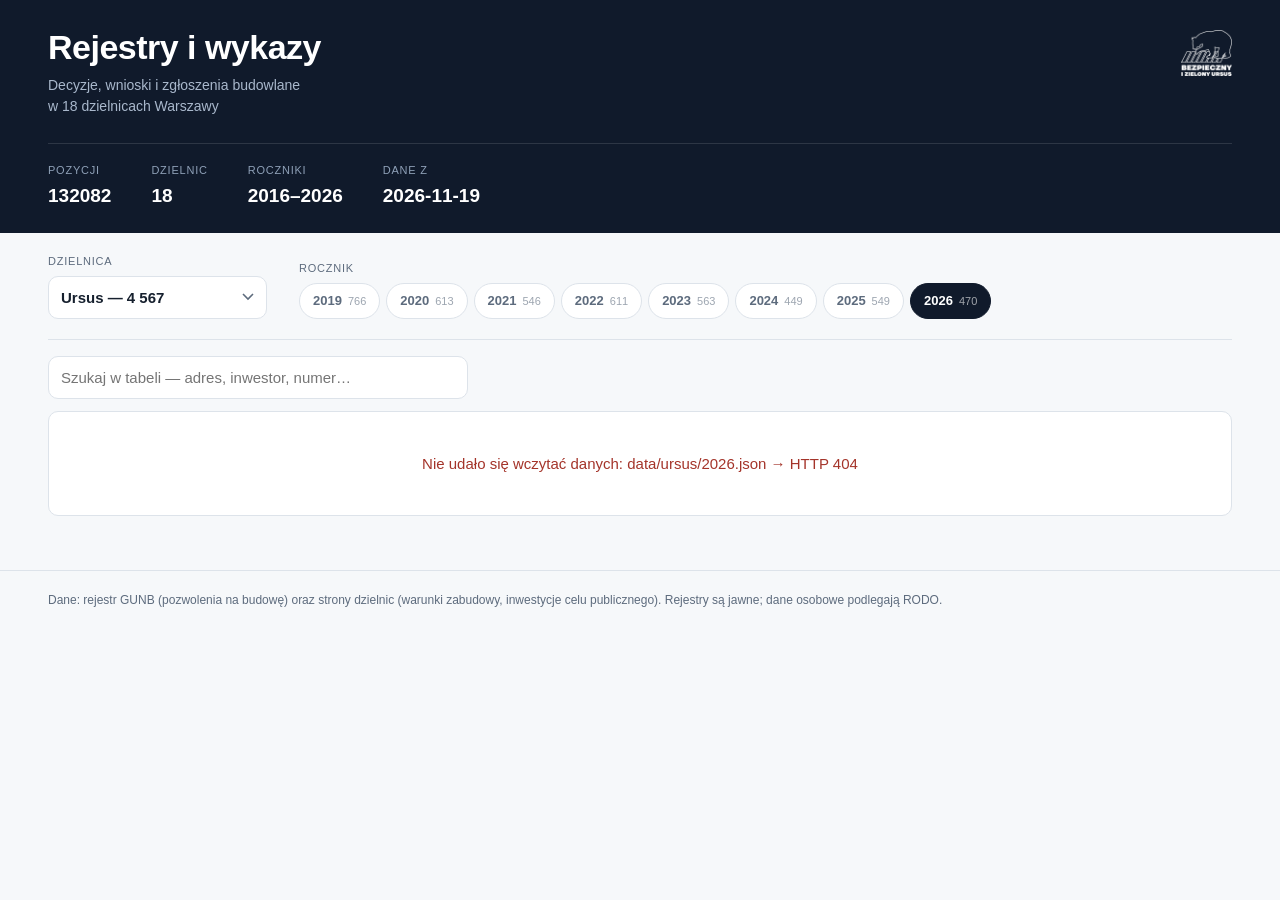
==== site/index.html @ af7d1406 "Strona: powłoka HTML i manifest dzielnic" ====
<!DOCTYPE html>
<html lang="pl">
<head>
<meta charset="utf-8">
<meta name="viewport" content="width=device-width, initial-scale=1">
<title>Rejestry i wykazy — Warszawa, 18 dzielnic</title>
<meta name="description" content="Decyzje o warunkach zabudowy, pozwolenia na budowę i wnioski w 18 dzielnicach Warszawy. 132082 pozycji, roczniki 2016–2026.">
<style>:root {
  --navy: #101a2b;
  --navy-2: #1b2a44;
  --ink: #16202e;
  --muted: #5d6b7d;
  --line: #dde3ea;
  --bg: #f6f8fa;
  --card: #fff;
  --accent: #2f6f4f;
  --accent-soft: #e8f2ec;
  --radius: 10px;
}

* { box-sizing: border-box; }

html { -webkit-text-size-adjust: 100%; }

body {
  margin: 0;
  background: var(--bg);
  color: var(--ink);
  font: 15px/1.55 -apple-system, BlinkMacSystemFont, "Segoe UI", Roboto,
        "Helvetica Neue", Arial, sans-serif;
}

/* ---------- nagłówek ---------- */

.hero {
  background: var(--navy);
  color: #fff;
  padding: 28px clamp(16px, 4vw, 48px) 0;
}

.hero-head {
  display: flex;
  align-items: flex-start;
  justify-content: space-between;
  gap: 24px;
  max-width: 1280px;
  margin: 0 auto;
}

.hero-text h1 {
  margin: 0;
  font-size: clamp(24px, 3.4vw, 34px);
  font-weight: 650;
  letter-spacing: -0.015em;
  line-height: 1.15;
}

.hero-text .sub {
  margin: 8px 0 0;
  color: #a9b8cc;
  font-size: 14px;
  line-height: 1.5;
}

.logo {
  height: 46px;
  width: auto;
  flex: 0 0 auto;
  margin-top: 2px;
}

.stats {
  display: flex;
  flex-wrap: wrap;
  gap: 8px 40px;
  max-width: 1280px;
  margin: 26px auto 0;
  padding: 18px 0 22px;
  border-top: 1px solid rgba(255, 255, 255, 0.12);
}

.stats div { display: flex; flex-direction: column; gap: 2px; }

.stats dt {
  color: #8fa1b8;
  font-size: 11px;
  text-transform: uppercase;
  letter-spacing: 0.07em;
}

.stats dd {
  margin: 0;
  font-size: 19px;
  font-weight: 600;
  font-variant-numeric: tabular-nums;
}

/* ---------- sterowanie ---------- */

.controls {
  display: flex;
  flex-wrap: wrap;
  align-items: flex-end;
  gap: 20px 32px;
  max-width: 1280px;
  margin: 0 auto;
  padding: 20px clamp(16px, 4vw, 48px);
}

.field { display: flex; flex-direction: column; gap: 6px; }

.field > span {
  color: var(--muted);
  font-size: 11px;
  text-transform: uppercase;
  letter-spacing: 0.07em;
}

select {
  appearance: none;
  min-width: 210px;
  padding: 9px 34px 9px 12px;
  border: 1px solid var(--line);
  border-radius: var(--radius);
  background: var(--card) url("data:image/svg+xml;utf8,<svg xmlns='http://www.w3.org/2000/svg' width='12' height='8'><path d='M1 1l5 5 5-5' fill='none' stroke='%235d6b7d' stroke-width='1.6'/></svg>") no-repeat right 12px center;
  color: var(--ink);
  font: inherit;
  font-weight: 550;
  cursor: pointer;
}

select:focus-visible, input:focus-visible, .year:focus-visible {
  outline: 2px solid var(--accent);
  outline-offset: 1px;
}

.years-field { flex: 1 1 320px; }

.years { display: flex; flex-wrap: wrap; gap: 6px; }

.year {
  padding: 7px 13px;
  border: 1px solid var(--line);
  border-radius: 999px;
  background: var(--card);
  color: var(--muted);
  font: inherit;
  font-size: 13px;
  font-weight: 550;
  font-variant-numeric: tabular-nums;
  cursor: pointer;
  transition: background 0.12s, color 0.12s, border-color 0.12s;
}

.year:hover { border-color: #b9c4d1; color: var(--ink); }

.year[aria-pressed="true"] {
  background: var(--navy);
  border-color: var(--navy);
  color: #fff;
}

.year .n {
  margin-left: 6px;
  opacity: 0.6;
  font-size: 11px;
  font-weight: 500;
}

/* ---------- treść ---------- */

main {
  max-width: 1280px;
  margin: 0 auto;
  padding: 0 clamp(16px, 4vw, 48px) 40px;
}

.tabs {
  display: flex;
  flex-wrap: wrap;
  gap: 4px;
  border-bottom: 1px solid var(--line);
  margin-bottom: 16px;
}

.tab {
  padding: 10px 14px;
  border: 0;
  border-bottom: 2px solid transparent;
  background: none;
  color: var(--muted);
  font: inherit;
  font-size: 14px;
  font-weight: 550;
  cursor: pointer;
  white-space: nowrap;
}

.tab:hover { color: var(--ink); }

.tab[aria-selected="true"] {
  color: var(--ink);
  border-bottom-color: var(--accent);
}

.tab .n {
  margin-left: 7px;
  padding: 1px 7px;
  border-radius: 999px;
  background: var(--accent-soft);
  color: var(--accent);
  font-size: 11px;
  font-weight: 600;
  font-variant-numeric: tabular-nums;
}

.toolbar {
  display: flex;
  align-items: center;
  gap: 16px;
  margin-bottom: 12px;
}

#q {
  flex: 1 1 auto;
  max-width: 420px;
  padding: 9px 12px;
  border: 1px solid var(--line);
  border-radius: var(--radius);
  background: var(--card);
  font: inherit;
}

.count {
  color: var(--muted);
  font-size: 13px;
  font-variant-numeric: tabular-nums;
}

.table-wrap {
  overflow-x: auto;
  border: 1px solid var(--line);
  border-radius: var(--radius);
  background: var(--card);
}

table {
  width: 100%;
  border-collapse: collapse;
  font-size: 13.5px;
}

thead th {
  position: sticky;
  top: 0;
  z-index: 1;
  padding: 10px 12px;
  border-bottom: 1px solid var(--line);
  background: #f0f3f7;
  color: var(--muted);
  font-size: 11px;
  font-weight: 600;
  text-transform: uppercase;
  letter-spacing: 0.05em;
  text-align: left;
  white-space: nowrap;
}

tbody td {
  padding: 9px 12px;
  border-bottom: 1px solid #eef1f5;
  vertical-align: top;
}

tbody tr:last-child td { border-bottom: 0; }
tbody tr:hover { background: #fafbfc; }

td.nr { font-variant-numeric: tabular-nums; white-space: nowrap; }
td.wide { min-width: 260px; }
td.mid { min-width: 150px; }

.empty, .error {
  margin: 0;
  padding: 40px 16px;
  color: var(--muted);
  text-align: center;
}

.error { color: #a4342a; }

.source {
  margin: 14px 0 0;
  color: var(--muted);
  font-size: 12px;
}

.source a { color: var(--accent); }

footer {
  border-top: 1px solid var(--line);
  padding: 20px clamp(16px, 4vw, 48px) 32px;
}

footer p {
  max-width: 1280px;
  margin: 0 auto;
  color: var(--muted);
  font-size: 12px;
  line-height: 1.6;
}

@media (max-width: 640px) {
  .logo { height: 34px; }
  .stats { gap: 8px 24px; }
  .stats dd { font-size: 16px; }
  select { min-width: 0; width: 100%; }
  .field { flex: 1 1 100%; }
}
</style>
</head>
<body>

<header class="hero">
  <div class="hero-head">
    <div class="hero-text">
      <h1>Rejestry i wykazy</h1>
      <p class="sub">Decyzje, wnioski i zgłoszenia budowlane<br>w 18 dzielnicach Warszawy</p>
    </div>
    <img class="logo" src="[data-uri]" alt="Biuro Zielonego Ursusa">
  </div>
  <dl class="stats">
    <div><dt>pozycji</dt><dd>132082</dd></div>
    <div><dt>dzielnic</dt><dd>18</dd></div>
    <div><dt>roczniki</dt><dd>2016–2026</dd></div>
    <div><dt>dane z</dt><dd>2026-11-19</dd></div>
  </dl>
</header>

<nav class="controls">
  <label class="field">
    <span>Dzielnica</span>
    <select id="district"></select>
  </label>
  <div class="field years-field">
    <span>Rocznik</span>
    <div id="years" class="years"></div>
  </div>
</nav>

<main>
  <div id="tabs" class="tabs"></div>

  <div class="toolbar">
    <input id="q" type="search" placeholder="Szukaj w tabeli — adres, inwestor, numer…" autocomplete="off">
    <span id="count" class="count"></span>
  </div>

  <div id="table" class="table-wrap">
    <p class="empty">Wczytywanie…</p>
  </div>

  <p id="source" class="source"></p>
</main>

<footer>
  <p>Dane: rejestr GUNB (pozwolenia na budowę) oraz strony dzielnic (warunki
  zabudowy, inwestycje celu publicznego). Rejestry są jawne; dane osobowe
  podlegają RODO.</p>
</footer>

<script>/* Rejestry i wykazy — Warszawa. Bez zależności, dane ładowane na żądanie. */
(function () {
  'use strict';

  var $ = function (id) { return document.getElementById(id); };
  var state = { index: null, district: null, year: null, reg: null, data: null, q: '' };

  var elDistrict = $('district');
  var elYears = $('years');
  var elTabs = $('tabs');
  var elTable = $('table');
  var elCount = $('count');
  var elSource = $('source');
  var elQ = $('q');

  function esc(s) {
    return String(s == null ? '' : s)
      .replace(/&/g, '&amp;').replace(/</g, '&lt;')
      .replace(/>/g, '&gt;').replace(/"/g, '&quot;');
  }

  function fmt(n) { return String(n).replace(/\B(?=(\d{3})+(?!\d))/g, ' '); }

  function getJSON(url) {
    return fetch(url, { cache: 'no-cache' }).then(function (r) {
      if (!r.ok) throw new Error(url + ' → HTTP ' + r.status);
      return r.json();
    });
  }

  /* ---------- adres w pasku ---------- */

  function readHash() {
    var p = (location.hash || '').replace(/^#\/?/, '').split('/');
    return { district: p[0] || null, year: p[1] || null, reg: p[2] || null };
  }

  function writeHash() {
    var h = '#/' + state.district + '/' + state.year + '/' + (state.reg || '');
    if (location.hash !== h) history.replaceState(null, '', h);
  }

  /* ---------- dzielnice ---------- */

  function districtEntry(slug) {
    return state.index.districts.filter(function (d) { return d.slug === slug; })[0];
  }

  function renderDistricts() {
    var list = state.index.districts.slice().sort(function (a, b) {
      return a.name.localeCompare(b.name, 'pl');
    });
    elDistrict.innerHTML = list.map(function (d) {
      return '<option value="' + esc(d.slug) + '">' + esc(d.name) +
             ' — ' + fmt(d.total) + '</option>';
    }).join('');
    elDistrict.value = state.district;
  }

  /* ---------- roczniki ---------- */

  function renderYears() {
    var d = districtEntry(state.district);
    if (!d || !d.years.length) {
      elYears.innerHTML = '<span class="count">brak danych</span>';
      return;
    }
    elYears.innerHTML = d.years.map(function (y) {
      return '<button class="year" type="button" data-year="' + y.year + '"' +
             ' aria-pressed="' + (y.year === state.year) + '">' + y.year +
             '<span class="n">' + fmt(y.total) + '</span></button>';
    }).join('');
  }

  /* ---------- rejestry ---------- */

  function renderTabs() {
    if (!state.data) { elTabs.innerHTML = ''; return; }
    elTabs.innerHTML = state.data.registers.map(function (r) {
      return '<button class="tab" type="button" role="tab" data-reg="' + esc(r.id) + '"' +
             ' aria-selected="' + (r.id === state.reg) + '">' + esc(r.short) +
             '<span class="n">' + fmt(r.rows.length) + '</span></button>';
    }).join('');
  }

  function currentRegister() {
    if (!state.data) return null;
    return state.data.registers.filter(function (r) { return r.id === state.reg; })[0] ||
           state.data.registers[0];
  }

  /* ---------- tabela ---------- */

  function renderTable() {
    var reg = currentRegister();
    if (!reg) {
      elTable.innerHTML = '<p class="empty">Brak rejestrów dla tego rocznika.</p>';
      elCount.textContent = '';
      return;
    }

    var q = state.q.trim().toLowerCase();
    var rows = reg.rows;
    if (q) {
      rows = rows.filter(function (row) {
        for (var k in row.c) {
          if (String(row.c[k]).toLowerCase().indexOf(q) !== -1) return true;
        }
        return String(row.d || '').indexOf(q) !== -1;
      });
    }

    elCount.textContent = q
      ? fmt(rows.length) + ' z ' + fmt(reg.rows.length) + ' pozycji'
      : fmt(reg.rows.length) + ' pozycji';

    if (!rows.length) {
      elTable.innerHTML = '<p class="empty">Nic nie pasuje do „' + esc(state.q) + '”.</p>';
      return;
    }

    var head = '<tr><th>Data</th>' + reg.cols.map(function (c) {
      return '<th>' + esc(c.l) + '</th>';
    }).join('') + '</tr>';

    var body = rows.map(function (row) {
      var tds = reg.cols.map(function (c) {
        return '<td class="' + esc(c.w || '') + '">' + esc(row.c[c.k]) + '</td>';
      }).join('');
      return '<tr><td class="nr">' + esc(row.d || '—') + '</td>' + tds + '</tr>';
    }).join('');

    elTable.innerHTML = '<table><thead>' + head + '</thead><tbody>' + body + '</tbody></table>';
  }

  function renderSource() {
    if (!state.data) { elSource.innerHTML = ''; return; }
    var reg = currentRegister();
    var bits = [];
    if (reg && reg.url) {
      bits.push('źródło: <a href="' + esc(reg.url) + '" target="_blank" rel="noopener">' +
                esc(reg.file || 'plik') + '</a>');
    }
    if (reg && reg.desc) bits.push(esc(reg.desc));
    bits.push('wygenerowano ' + esc(state.data.generated.slice(0, 10)));
    elSource.innerHTML = bits.join(' · ');
  }

  /* ---------- ładowanie ---------- */

  function loadYear() {
    elTable.innerHTML = '<p class="empty">Wczytywanie…</p>';
    var url = 'data/' + state.district + '/' + state.year + '.json';
    return getJSON(url).then(function (data) {
      state.data = data;
      var ids = data.registers.map(function (r) { return r.id; });
      if (ids.indexOf(state.reg) === -1) state.reg = ids[0] || null;
      renderTabs();
      renderTable();
      renderSource();
      writeHash();
    }).catch(function (e) {
      state.data = null;
      elTabs.innerHTML = '';
      elTable.innerHTML = '<p class="error">Nie udało się wczytać danych: ' + esc(e.message) + '</p>';
    });
  }

  function selectDistrict(slug) {
    var d = districtEntry(slug);
    if (!d) return;
    state.district = slug;
    state.year = d.default;
    state.reg = null;
    state.data = null;
    elDistrict.value = slug;
    renderYears();
    return loadYear();
  }

  function selectYear(year) {
    state.year = Number(year);
    state.reg = null;
    renderYears();
    return loadYear();
  }

  /* ---------- zdarzenia ---------- */

  elDistrict.addEventListener('change', function () {
    selectDistrict(this.value);
  });

  elYears.addEventListener('click', function (e) {
    var b = e.target.closest('.year');
    if (b) selectYear(b.dataset.year);
  });

  elTabs.addEventListener('click', function (e) {
    var b = e.target.closest('.tab');
    if (!b) return;
    state.reg = b.dataset.reg;
    renderTabs();
    renderTable();
    renderSource();
    writeHash();
  });

  var timer = null;
  elQ.addEventListener('input', function () {
    var v = this.value;
    clearTimeout(timer);
    timer = setTimeout(function () { state.q = v; renderTable(); }, 120);
  });

  window.addEventListener('hashchange', function () {
    var h = readHash();
    if (h.district && h.district !== state.district) {
      selectDistrict(h.district).then(function () {
        if (h.year) selectYear(h.year);
      });
    }
  });

  /* ---------- start ---------- */

  getJSON('data/index.json').then(function (index) {
    state.index = index;
    var h = readHash();
    var withData = index.districts.filter(function (d) { return d.years.length; });
    if (!withData.length) throw new Error('manifest bez danych');

    var start = withData.filter(function (d) { return d.slug === h.district; })[0] ||
                withData.filter(function (d) { return d.slug === 'ursus'; })[0] ||
                withData[0];

    state.district = start.slug;
    state.year = start.default;
    state.reg = h.reg || null;

    renderDistricts();
    renderYears();
    return loadYear().then(function () {
      if (h.year && Number(h.year) !== state.year) return selectYear(h.year);
    });
  }).catch(function (e) {
    elTable.innerHTML = '<p class="error">Nie udało się wczytać manifestu: ' +
                        esc(e.message) + '</p>';
  });
})();
</script>
</body>
</html>
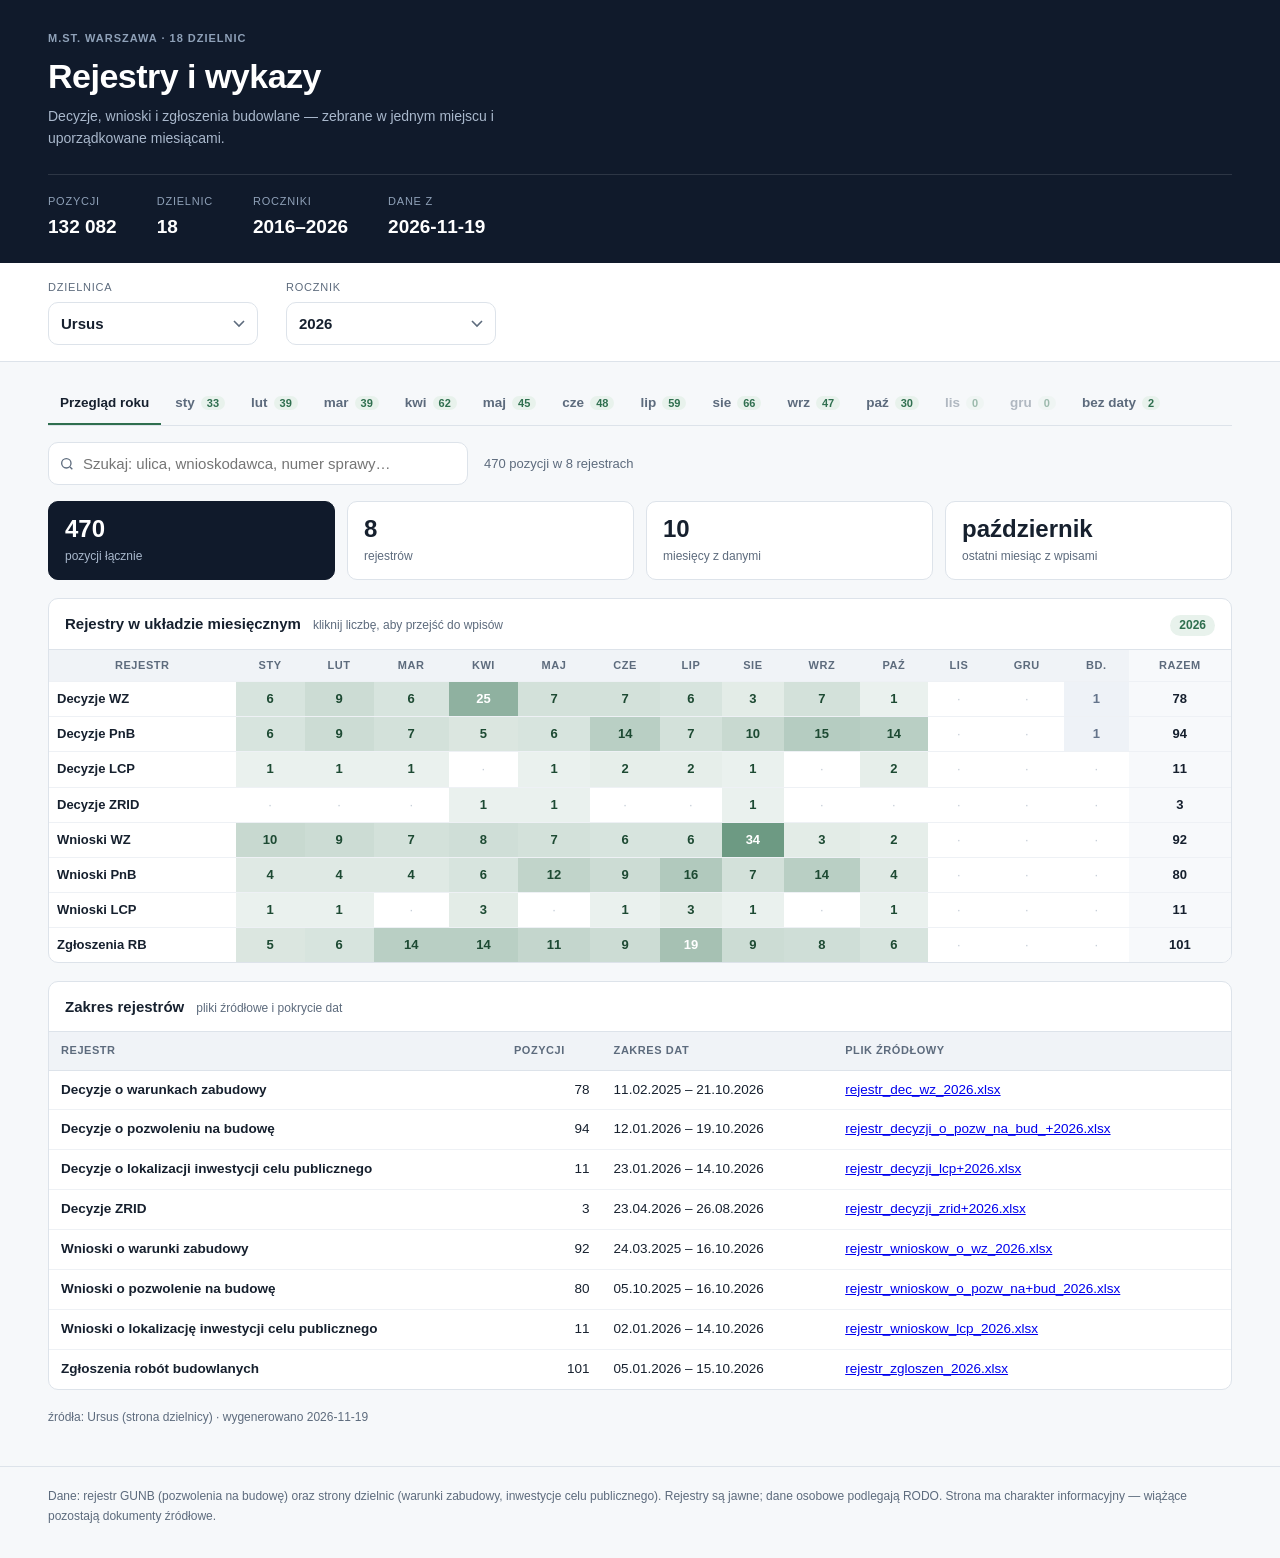
==== commit d4834a0d: "Strona: przebudowany HTML" ====
--- a/site/index.html
+++ b/site/index.html
@@ -4,7 +4,7 @@
 <meta charset="utf-8">
 <meta name="viewport" content="width=device-width, initial-scale=1">
 <title>Rejestry i wykazy — Warszawa, 18 dzielnic</title>
-<meta name="description" content="Decyzje o warunkach zabudowy, pozwolenia na budowę i wnioski w 18 dzielnicach Warszawy. 132082 pozycji, roczniki 2016–2026.">
+<meta name="description" content="Decyzje o warunkach zabudowy, pozwolenia na budowę i wnioski w 18 dzielnicach Warszawy. 132 082 pozycji, roczniki 2016–2026.">
 <style>:root {
   --navy: #101a2b;
   --navy-2: #1b2a44;
@@ -16,6 +16,8 @@
   --accent: #2f6f4f;
   --accent-soft: #e8f2ec;
   --radius: 10px;
+  --maxw: 1280px;
+  --pad: clamp(16px, 4vw, 48px);
 }
 
 * { box-sizing: border-box; }
@@ -30,24 +32,35 @@
         "Helvetica Neue", Arial, sans-serif;
 }
 
+/* Wspólny kontener — dzięki niemu nagłówek, sterowanie, treść i stopka
+   mają dokładnie tę samą szerokość. */
+.wrap {
+  max-width: var(--maxw);
+  margin: 0 auto;
+  padding-left: var(--pad);
+  padding-right: var(--pad);
+}
+
+.muted { color: var(--muted); }
+
 /* ---------- nagłówek ---------- */
 
 .hero {
   background: var(--navy);
   color: #fff;
-  padding: 28px clamp(16px, 4vw, 48px) 0;
-}
-
-.hero-head {
-  display: flex;
-  align-items: flex-start;
-  justify-content: space-between;
-  gap: 24px;
-  max-width: 1280px;
-  margin: 0 auto;
-}
-
-.hero-text h1 {
+  padding: 30px 0 0;
+}
+
+.eyebrow {
+  margin: 0 0 10px;
+  color: #8fa1b8;
+  font-size: 11px;
+  font-weight: 600;
+  text-transform: uppercase;
+  letter-spacing: 0.09em;
+}
+
+.hero h1 {
   margin: 0;
   font-size: clamp(24px, 3.4vw, 34px);
   font-weight: 650;
@@ -55,26 +68,19 @@
   line-height: 1.15;
 }
 
-.hero-text .sub {
-  margin: 8px 0 0;
+.lede {
+  max-width: 62ch;
+  margin: 10px 0 0;
   color: #a9b8cc;
   font-size: 14px;
-  line-height: 1.5;
-}
-
-.logo {
-  height: 46px;
-  width: auto;
-  flex: 0 0 auto;
-  margin-top: 2px;
+  line-height: 1.55;
 }
 
 .stats {
   display: flex;
   flex-wrap: wrap;
   gap: 8px 40px;
-  max-width: 1280px;
-  margin: 26px auto 0;
+  margin: 24px 0 0;
   padding: 18px 0 22px;
   border-top: 1px solid rgba(255, 255, 255, 0.12);
 }
@@ -98,13 +104,17 @@
 /* ---------- sterowanie ---------- */
 
 .controls {
+  background: var(--card);
+  border-bottom: 1px solid var(--line);
+}
+
+.controls .wrap {
   display: flex;
   flex-wrap: wrap;
   align-items: flex-end;
-  gap: 20px 32px;
-  max-width: 1280px;
-  margin: 0 auto;
-  padding: 20px clamp(16px, 4vw, 48px);
+  gap: 16px 28px;
+  padding-top: 16px;
+  padding-bottom: 16px;
 }
 
 .field { display: flex; flex-direction: column; gap: 6px; }
@@ -129,68 +139,34 @@
   cursor: pointer;
 }
 
-select:focus-visible, input:focus-visible, .year:focus-visible {
+select:disabled { opacity: 0.5; cursor: default; }
+
+select:focus-visible, input:focus-visible, .tab:focus-visible,
+.cell:focus-visible, .more:focus-visible {
   outline: 2px solid var(--accent);
   outline-offset: 1px;
 }
 
-.years-field { flex: 1 1 320px; }
-
-.years { display: flex; flex-wrap: wrap; gap: 6px; }
-
-.year {
-  padding: 7px 13px;
-  border: 1px solid var(--line);
-  border-radius: 999px;
-  background: var(--card);
-  color: var(--muted);
-  font: inherit;
-  font-size: 13px;
-  font-weight: 550;
-  font-variant-numeric: tabular-nums;
-  cursor: pointer;
-  transition: background 0.12s, color 0.12s, border-color 0.12s;
-}
-
-.year:hover { border-color: #b9c4d1; color: var(--ink); }
-
-.year[aria-pressed="true"] {
-  background: var(--navy);
-  border-color: var(--navy);
-  color: #fff;
-}
-
-.year .n {
-  margin-left: 6px;
-  opacity: 0.6;
-  font-size: 11px;
-  font-weight: 500;
-}
-
 /* ---------- treść ---------- */
 
-main {
-  max-width: 1280px;
-  margin: 0 auto;
-  padding: 0 clamp(16px, 4vw, 48px) 40px;
-}
+main { padding: 22px 0 40px; }
 
 .tabs {
   display: flex;
   flex-wrap: wrap;
-  gap: 4px;
+  gap: 2px;
   border-bottom: 1px solid var(--line);
   margin-bottom: 16px;
 }
 
 .tab {
-  padding: 10px 14px;
+  padding: 9px 12px;
   border: 0;
   border-bottom: 2px solid transparent;
   background: none;
   color: var(--muted);
   font: inherit;
-  font-size: 14px;
+  font-size: 13.5px;
   font-weight: 550;
   cursor: pointer;
   white-space: nowrap;
@@ -203,9 +179,9 @@
   border-bottom-color: var(--accent);
 }
 
-.tab .n {
-  margin-left: 7px;
-  padding: 1px 7px;
+.tab .c {
+  margin-left: 6px;
+  padding: 1px 6px;
   border-radius: 999px;
   background: var(--accent-soft);
   color: var(--accent);
@@ -214,17 +190,35 @@
   font-variant-numeric: tabular-nums;
 }
 
+.tab.is-empty { opacity: 0.45; }
+
 .toolbar {
   display: flex;
   align-items: center;
   gap: 16px;
-  margin-bottom: 12px;
-}
-
-#q {
+  margin-bottom: 16px;
+}
+
+.search {
+  position: relative;
   flex: 1 1 auto;
   max-width: 420px;
-  padding: 9px 12px;
+}
+
+.search svg {
+  position: absolute;
+  left: 11px;
+  top: 50%;
+  transform: translateY(-50%);
+  width: 16px;
+  height: 16px;
+  color: var(--muted);
+  pointer-events: none;
+}
+
+.search input {
+  width: 100%;
+  padding: 9px 12px 9px 34px;
   border: 1px solid var(--line);
   border-radius: var(--radius);
   background: var(--card);
@@ -237,20 +231,165 @@
   font-variant-numeric: tabular-nums;
 }
 
-.table-wrap {
-  overflow-x: auto;
+/* ---------- kafelki ---------- */
+
+.kpis {
+  display: grid;
+  grid-template-columns: repeat(auto-fit, minmax(150px, 1fr));
+  gap: 12px;
+  margin-bottom: 18px;
+}
+
+.kpi {
+  padding: 14px 16px;
   border: 1px solid var(--line);
   border-radius: var(--radius);
   background: var(--card);
 }
 
-table {
+.kpi .n {
+  font-size: 24px;
+  font-weight: 650;
+  line-height: 1.1;
+  font-variant-numeric: tabular-nums;
+}
+
+.kpi .l {
+  margin-top: 4px;
+  color: var(--muted);
+  font-size: 12px;
+}
+
+.kpi.is-accent {
+  background: var(--navy);
+  border-color: var(--navy);
+  color: #fff;
+}
+
+.kpi.is-accent .l { color: #a9b8cc; }
+
+/* ---------- panele ---------- */
+
+.panel {
+  margin-bottom: 18px;
+  border: 1px solid var(--line);
+  border-radius: var(--radius);
+  background: var(--card);
+  overflow: hidden;
+}
+
+.panel-head {
+  display: flex;
+  align-items: baseline;
+  flex-wrap: wrap;
+  gap: 4px 12px;
+  padding: 13px 16px;
+  border-bottom: 1px solid var(--line);
+}
+
+.panel-head h2 {
+  margin: 0;
+  font-size: 15px;
+  font-weight: 650;
+}
+
+.panel-head .sub {
+  color: var(--muted);
+  font-size: 12px;
+}
+
+.panel-head .count {
+  margin-left: auto;
+  padding: 1px 9px;
+  border-radius: 999px;
+  background: var(--accent-soft);
+  color: var(--accent);
+  font-size: 12px;
+  font-weight: 600;
+}
+
+.tbl-wrap { overflow-x: auto; }
+
+.month-title {
+  display: flex;
+  align-items: baseline;
+  flex-wrap: wrap;
+  gap: 4px 12px;
+  margin: 0 0 14px;
+}
+
+.month-title h2 {
+  margin: 0;
+  font-size: 19px;
+  font-weight: 650;
+  letter-spacing: -0.01em;
+}
+
+.month-title .n {
+  color: var(--muted);
+  font-size: 13px;
+}
+
+/* ---------- macierz rejestr × miesiąc ---------- */
+
+table.matrix {
+  width: 100%;
+  border-collapse: collapse;
+  font-size: 13px;
+}
+
+table.matrix th,
+table.matrix td {
+  padding: 7px 8px;
+  border-bottom: 1px solid #eef1f5;
+  text-align: center;
+}
+
+table.matrix thead th {
+  background: #f0f3f7;
+  color: var(--muted);
+  font-size: 11px;
+  font-weight: 600;
+  text-transform: uppercase;
+  letter-spacing: 0.05em;
+  white-space: nowrap;
+}
+
+table.matrix tbody th {
+  text-align: left;
+  font-weight: 600;
+  white-space: nowrap;
+}
+
+table.matrix tbody tr:last-child th,
+table.matrix tbody tr:last-child td { border-bottom: 0; }
+
+table.matrix td.zero { color: #c3ccd6; }
+
+table.matrix td.cell {
+  cursor: pointer;
+  font-weight: 600;
+  font-variant-numeric: tabular-nums;
+}
+
+table.matrix td.cell:hover { outline: 2px solid var(--accent); outline-offset: -2px; }
+
+table.matrix th.total,
+table.matrix td.total {
+  background: #f7f9fb;
+  font-weight: 700;
+  font-variant-numeric: tabular-nums;
+}
+
+/* ---------- tabele danych ---------- */
+
+table.tbl {
   width: 100%;
   border-collapse: collapse;
   font-size: 13.5px;
 }
 
-thead th {
+table.tbl thead th {
   position: sticky;
   top: 0;
   z-index: 1;
@@ -266,18 +405,68 @@
   white-space: nowrap;
 }
 
-tbody td {
+table.tbl tbody td {
   padding: 9px 12px;
   border-bottom: 1px solid #eef1f5;
   vertical-align: top;
 }
 
-tbody tr:last-child td { border-bottom: 0; }
-tbody tr:hover { background: #fafbfc; }
-
-td.nr { font-variant-numeric: tabular-nums; white-space: nowrap; }
+table.tbl tbody tr:last-child td { border-bottom: 0; }
+table.tbl tbody tr:hover { background: #fafbfc; }
+
+th.num, td.num {
+  text-align: right;
+  font-variant-numeric: tabular-nums;
+  white-space: nowrap;
+}
+
+td.date { white-space: nowrap; font-variant-numeric: tabular-nums; }
+td.nr { white-space: nowrap; }
 td.wide { min-width: 260px; }
 td.mid { min-width: 150px; }
+
+/* ---------- odznaki ---------- */
+
+.badge {
+  display: inline-block;
+  padding: 1px 8px;
+  border-radius: 999px;
+  font-size: 11.5px;
+  font-weight: 600;
+  white-space: nowrap;
+}
+
+.badge.ok { background: #e8f2ec; color: #2f6f4f; }
+.badge.no { background: #fdecea; color: #a4342a; }
+.badge.neutral { background: #eef2f7; color: #5d6b7d; }
+.badge.info { background: #e8eef7; color: #2b4a7a; }
+
+/* ---------- zwijanie długich komórek ---------- */
+
+.clamp {
+  display: -webkit-box;
+  -webkit-line-clamp: 2;
+  -webkit-box-orient: vertical;
+  overflow: hidden;
+}
+
+.clamp.open {
+  display: block;
+  -webkit-line-clamp: unset;
+}
+
+.more {
+  margin-top: 4px;
+  padding: 0;
+  border: 0;
+  background: none;
+  color: var(--accent);
+  font: inherit;
+  font-size: 12px;
+  cursor: pointer;
+}
+
+/* ---------- komunikaty ---------- */
 
 .empty, .error {
   margin: 0;
@@ -286,6 +475,8 @@
   text-align: center;
 }
 
+.empty b, .error b { display: block; margin-bottom: 4px; color: var(--ink); }
+
 .error { color: #a4342a; }
 
 .source {
@@ -296,76 +487,99 @@
 
 .source a { color: var(--accent); }
 
+/* ---------- stopka ---------- */
+
 footer {
   border-top: 1px solid var(--line);
-  padding: 20px clamp(16px, 4vw, 48px) 32px;
+  padding: 20px 0 32px;
 }
 
 footer p {
-  max-width: 1280px;
-  margin: 0 auto;
+  margin: 0;
   color: var(--muted);
   font-size: 12px;
   line-height: 1.6;
 }
 
+/* ---------- wąskie ekrany ---------- */
+
 @media (max-width: 640px) {
-  .logo { height: 34px; }
   .stats { gap: 8px 24px; }
   .stats dd { font-size: 16px; }
   select { min-width: 0; width: 100%; }
   .field { flex: 1 1 100%; }
+  .search { max-width: none; }
+  .toolbar { flex-wrap: wrap; }
+  table.matrix { font-size: 12px; }
+  table.matrix th, table.matrix td { padding: 6px 4px; }
 }
 </style>
 </head>
 <body>
 
 <header class="hero">
-  <div class="hero-head">
-    <div class="hero-text">
-      <h1>Rejestry i wykazy</h1>
-      <p class="sub">Decyzje, wnioski i zgłoszenia budowlane<br>w 18 dzielnicach Warszawy</p>
-    </div>
-    <img class="logo" src="[data-uri]" alt="Biuro Zielonego Ursusa">
+  <div class="wrap">
+    <p class="eyebrow">m.st. Warszawa &middot; 18 dzielnic</p>
+    <h1>Rejestry i wykazy</h1>
+    <p class="lede">
+      Decyzje, wnioski i zgłoszenia budowlane &mdash; zebrane w jednym miejscu
+      i uporządkowane miesiącami.
+    </p>
+    <dl class="stats">
+      <div><dt>pozycji</dt><dd>132 082</dd></div>
+      <div><dt>dzielnic</dt><dd>18</dd></div>
+      <div><dt>roczniki</dt><dd>2016–2026</dd></div>
+      <div><dt>dane z</dt><dd>2026-11-19</dd></div>
+    </dl>
   </div>
-  <dl class="stats">
-    <div><dt>pozycji</dt><dd>132082</dd></div>
-    <div><dt>dzielnic</dt><dd>18</dd></div>
-    <div><dt>roczniki</dt><dd>2016–2026</dd></div>
-    <div><dt>dane z</dt><dd>2026-11-19</dd></div>
-  </dl>
 </header>
 
-<nav class="controls">
-  <label class="field">
-    <span>Dzielnica</span>
-    <select id="district"></select>
-  </label>
-  <div class="field years-field">
-    <span>Rocznik</span>
-    <div id="years" class="years"></div>
+<nav class="controls" aria-label="Wybór dzielnicy i rocznika">
+  <div class="wrap">
+    <label class="field">
+      <span>Dzielnica</span>
+      <select id="district"></select>
+    </label>
+    <label class="field">
+      <span>Rocznik</span>
+      <select id="year"></select>
+    </label>
   </div>
 </nav>
 
 <main>
-  <div id="tabs" class="tabs"></div>
-
-  <div class="toolbar">
-    <input id="q" type="search" placeholder="Szukaj w tabeli — adres, inwestor, numer…" autocomplete="off">
-    <span id="count" class="count"></span>
+  <div class="wrap">
+
+    <nav class="tabs" id="tabs" role="tablist" aria-label="Wybór miesiąca"></nav>
+
+    <div class="toolbar">
+      <div class="search">
+        <svg viewBox="0 0 24 24" fill="none" stroke="currentColor" stroke-width="2" aria-hidden="true">
+          <circle cx="11" cy="11" r="7"></circle>
+          <path d="M20 20l-3.5-3.5"></path>
+        </svg>
+        <input id="q" type="search" placeholder="Szukaj: ulica, wnioskodawca, numer sprawy…"
+               aria-label="Szukaj w rejestrach" autocomplete="off">
+      </div>
+      <span id="count" class="count"></span>
+    </div>
+
+    <div id="view" aria-live="polite"></div>
+
+    <p id="source" class="source"></p>
+
   </div>
-
-  <div id="table" class="table-wrap">
-    <p class="empty">Wczytywanie…</p>
+</main>
+
+<footer>
+  <div class="wrap">
+    <p>
+      Dane: rejestr GUNB (pozwolenia na budowę) oraz strony dzielnic (warunki
+      zabudowy, inwestycje celu publicznego). Rejestry są jawne; dane osobowe
+      podlegają RODO. Strona ma charakter informacyjny &mdash; wiążące pozostają
+      dokumenty źródłowe.
+    </p>
   </div>
-
-  <p id="source" class="source"></p>
-</main>
-
-<footer>
-  <p>Dane: rejestr GUNB (pozwolenia na budowę) oraz strony dzielnic (warunki
-  zabudowy, inwestycje celu publicznego). Rejestry są jawne; dane osobowe
-  podlegają RODO.</p>
 </footer>
 
 <script>/* Rejestry i wykazy — Warszawa. Bez zależności, dane ładowane na żądanie. */
@@ -373,15 +587,30 @@
   'use strict';
 
   var $ = function (id) { return document.getElementById(id); };
-  var state = { index: null, district: null, year: null, reg: null, data: null, q: '' };
+
+  var MONTHS = ['styczeń', 'luty', 'marzec', 'kwiecień', 'maj', 'czerwiec',
+    'lipiec', 'sierpień', 'wrzesień', 'październik', 'listopad', 'grudzień'];
+  var MONTHS_SHORT = ['sty', 'lut', 'mar', 'kwi', 'maj', 'cze',
+    'lip', 'sie', 'wrz', 'paź', 'lis', 'gru'];
+
+  var state = {
+    index: null, district: null, year: null,
+    view: 'overview', month: null, q: ''
+  };
 
   var elDistrict = $('district');
-  var elYears = $('years');
+  var elYear = $('year');
   var elTabs = $('tabs');
-  var elTable = $('table');
+  var elView = $('view');
   var elCount = $('count');
   var elSource = $('source');
   var elQ = $('q');
+
+  var D = null;                 // dane wybranego rocznika
+  var byMonth = {};             // regId -> miesiąc -> wiersze
+  var totals = { all: 0, byMonth: {}, byReg: {} };
+
+  /* ------------------------------------------------------------- pomocnicze */
 
   function esc(s) {
     return String(s == null ? '' : s)
@@ -389,7 +618,45 @@
       .replace(/>/g, '&gt;').replace(/"/g, '&quot;');
   }
 
-  function fmt(n) { return String(n).replace(/\B(?=(\d{3})+(?!\d))/g, ' '); }
+  function fmt(n) {
+    return String(n).replace(/\B(?=(\d{3})+(?!\d))/g, ' ');
+  }
+
+  function fmtDate(iso) {
+    if (!iso) return '';
+    var p = iso.split('-');
+    return p[2] + '.' + p[1] + '.' + p[0];
+  }
+
+  function norm(s) {
+    return String(s == null ? '' : s)
+      .toLowerCase()
+      .replace(/ą/g, 'a').replace(/ć/g, 'c').replace(/ę/g, 'e')
+      .replace(/ł/g, 'l').replace(/ń/g, 'n').replace(/ó/g, 'o')
+      .replace(/ś/g, 's').replace(/ź/g, 'z').replace(/ż/g, 'z');
+  }
+
+  function plural(n, one, few, many) {
+    if (n === 1) return one;
+    var d = n % 10, h = n % 100;
+    if (d >= 2 && d <= 4 && (h < 10 || h >= 20)) return few;
+    return many;
+  }
+
+  function monthOf(row) {
+    if (!row.d) return 0;
+    var m = parseInt(row.d.slice(5, 7), 10);
+    return m >= 1 && m <= 12 ? m : 0;
+  }
+
+  function badgeClass(v) {
+    var t = norm(v);
+    if (/^ustalam|^pnb$|^udzielam|^zatwierdz/.test(t)) return 'ok';
+    if (/odmawiam|^odmowa|^sprzeciw/.test(t)) return 'no';
+    if (/umorz|uchylam|^brak/.test(t)) return 'neutral';
+    if (/przenies|zmieniam|^pnr$/.test(t)) return 'info';
+    return 'neutral';
+  }
 
   function getJSON(url) {
     return fetch(url, { cache: 'no-cache' }).then(function (r) {
@@ -398,141 +665,372 @@
     });
   }
 
-  /* ---------- adres w pasku ---------- */
+  /* ------------------------------------------------------------ adres w pasku */
 
   function readHash() {
     var p = (location.hash || '').replace(/^#\/?/, '').split('/');
-    return { district: p[0] || null, year: p[1] || null, reg: p[2] || null };
+    return {
+      district: p[0] || null,
+      year: p[1] || null,
+      month: (p[2] === undefined || p[2] === '') ? null : p[2]
+    };
   }
 
   function writeHash() {
-    var h = '#/' + state.district + '/' + state.year + '/' + (state.reg || '');
+    var h = '#/' + state.district + '/' + state.year +
+            (state.view === 'month' ? '/' + state.month : '');
     if (location.hash !== h) history.replaceState(null, '', h);
   }
 
-  /* ---------- dzielnice ---------- */
+  /* ------------------------------------------------------------------ indeks */
 
   function districtEntry(slug) {
     return state.index.districts.filter(function (d) { return d.slug === slug; })[0];
   }
+
+  function buildIndex() {
+    byMonth = {};
+    totals = { all: 0, byMonth: {}, byReg: {} };
+
+    D.registers.forEach(function (reg) {
+      byMonth[reg.id] = {};
+      totals.byReg[reg.id] = 0;
+      reg.rows.forEach(function (row) {
+        var m = monthOf(row);
+        (byMonth[reg.id][m] = byMonth[reg.id][m] || []).push(row);
+        totals.byReg[reg.id]++;
+        totals.all++;
+        totals.byMonth[m] = (totals.byMonth[m] || 0) + 1;
+      });
+    });
+  }
+
+  function rowsFor(regId, m) {
+    return (byMonth[regId] && byMonth[regId][m]) || [];
+  }
+
+  function monthTotal(m) { return totals.byMonth[m] || 0; }
+
+  function lastMonthLabel() {
+    for (var m = 12; m >= 1; m--) if (monthTotal(m) > 0) return MONTHS[m - 1];
+    return '—';
+  }
+
+  /* ------------------------------------------------------------- lista wyboru */
 
   function renderDistricts() {
     var list = state.index.districts.slice().sort(function (a, b) {
       return a.name.localeCompare(b.name, 'pl');
     });
     elDistrict.innerHTML = list.map(function (d) {
-      return '<option value="' + esc(d.slug) + '">' + esc(d.name) +
-             ' — ' + fmt(d.total) + '</option>';
+      return '<option value="' + esc(d.slug) + '">' + esc(d.name) + '</option>';
     }).join('');
     elDistrict.value = state.district;
   }
-
-  /* ---------- roczniki ---------- */
 
   function renderYears() {
     var d = districtEntry(state.district);
     if (!d || !d.years.length) {
-      elYears.innerHTML = '<span class="count">brak danych</span>';
+      elYear.innerHTML = '';
+      elYear.disabled = true;
       return;
     }
-    elYears.innerHTML = d.years.map(function (y) {
-      return '<button class="year" type="button" data-year="' + y.year + '"' +
-             ' aria-pressed="' + (y.year === state.year) + '">' + y.year +
-             '<span class="n">' + fmt(y.total) + '</span></button>';
+    elYear.disabled = false;
+    elYear.innerHTML = d.years.slice().reverse().map(function (y) {
+      return '<option value="' + y.year + '">' + y.year + '</option>';
     }).join('');
-  }
-
-  /* ---------- rejestry ---------- */
+    elYear.value = state.year;
+  }
+
+  /* ------------------------------------------------------------------- zakładki */
 
   function renderTabs() {
-    if (!state.data) { elTabs.innerHTML = ''; return; }
-    elTabs.innerHTML = state.data.registers.map(function (r) {
-      return '<button class="tab" type="button" role="tab" data-reg="' + esc(r.id) + '"' +
-             ' aria-selected="' + (r.id === state.reg) + '">' + esc(r.short) +
-             '<span class="n">' + fmt(r.rows.length) + '</span></button>';
-    }).join('');
-  }
-
-  function currentRegister() {
-    if (!state.data) return null;
-    return state.data.registers.filter(function (r) { return r.id === state.reg; })[0] ||
-           state.data.registers[0];
-  }
-
-  /* ---------- tabela ---------- */
-
-  function renderTable() {
-    var reg = currentRegister();
-    if (!reg) {
-      elTable.innerHTML = '<p class="empty">Brak rejestrów dla tego rocznika.</p>';
+    if (!D) { elTabs.innerHTML = ''; return; }
+
+    var html = '<button class="tab" type="button" role="tab" data-view="overview"' +
+      ' aria-selected="' + (state.view === 'overview') + '">Przegląd roku</button>';
+
+    for (var m = 1; m <= 12; m++) {
+      var n = monthTotal(m);
+      html += '<button class="tab' + (n === 0 ? ' is-empty' : '') + '" type="button"' +
+        ' role="tab" data-month="' + m + '" aria-selected="' +
+        (state.view === 'month' && state.month === m) + '">' +
+        MONTHS_SHORT[m - 1] + '<span class="c">' + n + '</span></button>';
+    }
+
+    if (monthTotal(0) > 0) {
+      html += '<button class="tab" type="button" role="tab" data-month="0"' +
+        ' aria-selected="' + (state.view === 'month' && state.month === 0) + '">' +
+        'bez daty<span class="c">' + monthTotal(0) + '</span></button>';
+    }
+
+    elTabs.innerHTML = html;
+  }
+
+  /* ------------------------------------------------------------------ przegląd */
+
+  function kpi(n, label, accent) {
+    return '<div class="kpi' + (accent ? ' is-accent' : '') + '">' +
+      '<div class="n">' + n + '</div><div class="l">' + label + '</div></div>';
+  }
+
+  function renderOverview() {
+    var maxCell = 1;
+    D.registers.forEach(function (reg) {
+      for (var m = 1; m <= 12; m++) {
+        maxCell = Math.max(maxCell, rowsFor(reg.id, m).length);
+      }
+    });
+
+    var activeMonths = 0;
+    for (var m = 1; m <= 12; m++) if (monthTotal(m) > 0) activeMonths++;
+
+    var html = '<div class="kpis">' +
+      kpi(fmt(totals.all), 'pozycji łącznie', true) +
+      kpi(D.registers.length, 'rejestrów', false) +
+      kpi(activeMonths, 'miesięcy z danymi', false) +
+      kpi(lastMonthLabel(), 'ostatni miesiąc z wpisami', false) +
+      '</div>';
+
+    /* macierz rejestr × miesiąc */
+    html += '<div class="panel"><div class="panel-head">' +
+      '<h2>Rejestry w układzie miesięcznym</h2>' +
+      '<span class="sub">kliknij liczbę, aby przejść do wpisów</span>' +
+      '<span class="count">' + D.year + '</span></div>' +
+      '<div class="panel-body"><div class="tbl-wrap">' +
+      '<table class="matrix"><thead><tr><th>Rejestr</th>';
+
+    for (var i = 1; i <= 12; i++) html += '<th>' + MONTHS_SHORT[i - 1] + '</th>';
+    if (monthTotal(0) > 0) html += '<th>bd.</th>';
+    html += '<th class="total">Razem</th></tr></thead><tbody>';
+
+    D.registers.forEach(function (reg) {
+      html += '<tr><th scope="row">' + esc(reg.short) + '</th>';
+
+      for (var mm = 1; mm <= 12; mm++) {
+        var n = rowsFor(reg.id, mm).length;
+        if (n === 0) {
+          html += '<td class="zero">·</td>';
+        } else {
+          var a = 0.08 + 0.62 * (n / maxCell);
+          html += '<td class="cell" data-goto="' + mm + '" data-reg="' + reg.id +
+            '" style="background:rgba(47,111,79,' + a.toFixed(3) + ');color:' +
+            (a > 0.42 ? '#fff' : '#1d4a33') + '" title="' + esc(reg.name) + ' — ' +
+            MONTHS[mm - 1] + ': ' + n + '">' + n + '</td>';
+        }
+      }
+
+      if (monthTotal(0) > 0) {
+        var n0 = rowsFor(reg.id, 0).length;
+        html += n0 === 0
+          ? '<td class="zero">·</td>'
+          : '<td class="cell" data-goto="0" data-reg="' + reg.id +
+            '" style="background:#eef2f7;color:#64748b" title="bez daty: ' + n0 + '">' +
+            n0 + '</td>';
+      }
+
+      html += '<td class="total">' + totals.byReg[reg.id] + '</td></tr>';
+    });
+
+    html += '</tbody></table></div></div></div>';
+
+    /* zakres rejestrów */
+    html += '<div class="panel"><div class="panel-head">' +
+      '<h2>Zakres rejestrów</h2>' +
+      '<span class="sub">pliki źródłowe i pokrycie dat</span></div>' +
+      '<div class="panel-body"><div class="tbl-wrap">' +
+      '<table class="tbl"><thead><tr><th>Rejestr</th><th class="num">Pozycji</th>' +
+      '<th>Zakres dat</th><th>Plik źródłowy</th></tr></thead><tbody>';
+
+    D.registers.forEach(function (reg) {
+      var dates = reg.rows.map(function (r) { return r.d; }).filter(Boolean).sort();
+      var range = dates.length
+        ? fmtDate(dates[0]) + ' – ' + fmtDate(dates[dates.length - 1])
+        : '<span class="muted">brak dat</span>';
+      var src = reg.url
+        ? '<a href="' + esc(reg.url) + '" target="_blank" rel="noopener">' +
+          esc(reg.file || 'plik') + '</a>'
+        : esc(reg.file || '—');
+
+      html += '<tr><td><b>' + esc(reg.name) + '</b></td>' +
+        '<td class="num">' + reg.rows.length + '</td>' +
+        '<td class="date">' + range + '</td>' +
+        '<td>' + src + '</td></tr>';
+    });
+
+    html += '</tbody></table></div></div></div>';
+
+    elView.innerHTML = html;
+  }
+
+  /* -------------------------------------------------------------------- miesiąc */
+
+  function renderMonth(m) {
+    var total = monthTotal(m);
+    var label = m === 0
+      ? 'Pozycje bez daty'
+      : MONTHS[m - 1].charAt(0).toUpperCase() + MONTHS[m - 1].slice(1) + ' ' + D.year;
+
+    var html = '<div class="month-title"><h2>' + label + '</h2>' +
+      '<span class="n">' + total + ' ' +
+      plural(total, 'pozycja', 'pozycje', 'pozycji') + '</span></div>';
+
+    if (total === 0) {
+      html += '<div class="panel"><div class="empty"><b>Brak wpisów w tym miesiącu</b>' +
+        'Urząd nie opublikował jeszcze danych dla tego okresu.</div></div>';
+      elView.innerHTML = html;
+      return;
+    }
+
+    if (m === 0) {
+      html += '<div class="panel"><div class="empty" style="padding:22px">' +
+        'Wpisy, dla których w pliku źródłowym nie podano daty. Zostaną przypisane ' +
+        'do miesiąca, gdy urząd uzupełni rejestr.</div></div>';
+    }
+
+    D.registers.forEach(function (reg) {
+      var rows = rowsFor(reg.id, m);
+      if (!rows.length) return;
+      html += renderRegisterPanel(reg, rows,
+        m === 0 ? 'bez daty' : MONTHS[m - 1] + ' ' + D.year);
+    });
+
+    elView.innerHTML = html;
+  }
+
+  function renderRegisterPanel(reg, rows, periodLabel) {
+    var h = '<div class="panel" id="reg-' + esc(reg.id) + '">' +
+      '<div class="panel-head"><h2>' + esc(reg.name) + '</h2>' +
+      '<span class="sub">' + esc(periodLabel) + '</span>' +
+      '<span class="count">' + rows.length + '</span></div>' +
+      '<div class="panel-body"><div class="tbl-wrap">' +
+      '<table class="tbl"><thead><tr><th class="num">Lp.</th><th>Data</th>';
+
+    reg.cols.forEach(function (c) { h += '<th>' + esc(c.l) + '</th>'; });
+    h += '</tr></thead><tbody>';
+
+    rows.forEach(function (row, i) {
+      h += '<tr><td class="num">' + (i + 1) + '</td>' +
+        '<td class="date">' + (row.d ? fmtDate(row.d) : '<span class="muted">—</span>') + '</td>';
+
+      reg.cols.forEach(function (c) {
+        var v = row.c[c.k];
+        if (v == null || v === '') { h += '<td class="muted">—</td>'; return; }
+
+        if (c.k === 'roz' || c.k === 'rodz') {
+          h += '<td><span class="badge ' + badgeClass(v) + '">' + esc(v) + '</span></td>';
+        } else if (c.k === 'nr') {
+          h += '<td class="nr">' + esc(v) + '</td>';
+        } else {
+          var cls = c.w === 'wide' ? 'wide' : (c.w === 'mid' ? 'mid' : '');
+          if (String(v).length > 150) {
+            h += '<td class="' + cls + '"><div class="clamp">' + esc(v) + '</div>' +
+              '<button class="more" type="button">więcej</button></td>';
+          } else {
+            h += '<td class="' + cls + '">' + esc(v) + '</td>';
+          }
+        }
+      });
+
+      h += '</tr>';
+    });
+
+    h += '</tbody></table></div></div></div>';
+    return h;
+  }
+
+  /* ---------------------------------------------------------------- wyszukiwanie */
+
+  function renderSearch(q) {
+    var nq = norm(q);
+    var hits = [];
+
+    D.registers.forEach(function (reg) {
+      reg.rows.forEach(function (row) {
+        var hay = norm(reg.name + ' ' + Object.keys(row.c).map(function (k) {
+          return row.c[k];
+        }).join(' '));
+        if (hay.indexOf(nq) !== -1) hits.push({ reg: reg, row: row });
+      });
+    });
+
+    var html = '<div class="month-title"><h2>Wyniki wyszukiwania</h2>' +
+      '<span class="n">„' + esc(q) + '” — ' + hits.length + ' ' +
+      plural(hits.length, 'pozycja', 'pozycje', 'pozycji') + '</span></div>';
+
+    if (!hits.length) {
+      html += '<div class="panel"><div class="empty"><b>Nic nie znaleziono</b>' +
+        'Spróbuj krótszej frazy, np. nazwy ulicy lub wnioskodawcy.</div></div>';
+      elView.innerHTML = html;
+      return;
+    }
+
+    var grouped = {};
+    hits.forEach(function (h) {
+      (grouped[h.reg.id] = grouped[h.reg.id] || []).push(h.row);
+    });
+
+    D.registers.forEach(function (reg) {
+      if (!grouped[reg.id]) return;
+      html += renderRegisterPanel(reg, grouped[reg.id], 'wyniki wyszukiwania');
+    });
+
+    elView.innerHTML = html;
+  }
+
+  /* ---------------------------------------------------------------------- źródło */
+
+  function renderSource() {
+    if (!D) { elSource.innerHTML = ''; return; }
+    var d = districtEntry(state.district);
+    var bits = [];
+    if (d && d.sources && d.sources.length) {
+      bits.push('źródła: ' + d.sources.map(esc).join(', '));
+    }
+    bits.push('wygenerowano ' + esc(D.generated.slice(0, 10)));
+    elSource.innerHTML = bits.join(' · ');
+  }
+
+  /* ---------------------------------------------------------------------- rysowanie */
+
+  function draw() {
+    renderYears();
+    renderTabs();
+
+    if (state.q.trim().length >= 2) {
+      renderSearch(state.q.trim());
       elCount.textContent = '';
-      return;
-    }
-
-    var q = state.q.trim().toLowerCase();
-    var rows = reg.rows;
-    if (q) {
-      rows = rows.filter(function (row) {
-        for (var k in row.c) {
-          if (String(row.c[k]).toLowerCase().indexOf(q) !== -1) return true;
-        }
-        return String(row.d || '').indexOf(q) !== -1;
-      });
-    }
-
-    elCount.textContent = q
-      ? fmt(rows.length) + ' z ' + fmt(reg.rows.length) + ' pozycji'
-      : fmt(reg.rows.length) + ' pozycji';
-
-    if (!rows.length) {
-      elTable.innerHTML = '<p class="empty">Nic nie pasuje do „' + esc(state.q) + '”.</p>';
-      return;
-    }
-
-    var head = '<tr><th>Data</th>' + reg.cols.map(function (c) {
-      return '<th>' + esc(c.l) + '</th>';
-    }).join('') + '</tr>';
-
-    var body = rows.map(function (row) {
-      var tds = reg.cols.map(function (c) {
-        return '<td class="' + esc(c.w || '') + '">' + esc(row.c[c.k]) + '</td>';
-      }).join('');
-      return '<tr><td class="nr">' + esc(row.d || '—') + '</td>' + tds + '</tr>';
-    }).join('');
-
-    elTable.innerHTML = '<table><thead>' + head + '</thead><tbody>' + body + '</tbody></table>';
-  }
-
-  function renderSource() {
-    if (!state.data) { elSource.innerHTML = ''; return; }
-    var reg = currentRegister();
-    var bits = [];
-    if (reg && reg.url) {
-      bits.push('źródło: <a href="' + esc(reg.url) + '" target="_blank" rel="noopener">' +
-                esc(reg.file || 'plik') + '</a>');
-    }
-    if (reg && reg.desc) bits.push(esc(reg.desc));
-    bits.push('wygenerowano ' + esc(state.data.generated.slice(0, 10)));
-    elSource.innerHTML = bits.join(' · ');
-  }
-
-  /* ---------- ładowanie ---------- */
+    } else if (state.view === 'month') {
+      renderMonth(state.month);
+      elCount.textContent = fmt(monthTotal(state.month)) + ' ' +
+        plural(monthTotal(state.month), 'pozycja', 'pozycje', 'pozycji');
+    } else {
+      renderOverview();
+      elCount.textContent = fmt(totals.all) + ' ' +
+        plural(totals.all, 'pozycja', 'pozycje', 'pozycji') +
+        ' w ' + D.registers.length + ' rejestrach';
+    }
+
+    renderSource();
+    writeHash();
+  }
+
+  /* ---------------------------------------------------------------------- ładowanie */
 
   function loadYear() {
-    elTable.innerHTML = '<p class="empty">Wczytywanie…</p>';
+    elView.innerHTML = '<p class="empty">Wczytywanie…</p>';
     var url = 'data/' + state.district + '/' + state.year + '.json';
+
     return getJSON(url).then(function (data) {
-      state.data = data;
-      var ids = data.registers.map(function (r) { return r.id; });
-      if (ids.indexOf(state.reg) === -1) state.reg = ids[0] || null;
-      renderTabs();
-      renderTable();
-      renderSource();
-      writeHash();
+      D = data;
+      buildIndex();
+      draw();
     }).catch(function (e) {
-      state.data = null;
+      D = null;
       elTabs.innerHTML = '';
-      elTable.innerHTML = '<p class="error">Nie udało się wczytać danych: ' + esc(e.message) + '</p>';
+      elCount.textContent = '';
+      elView.innerHTML = '<p class="error">Nie udało się wczytać danych: ' +
+        esc(e.message) + '</p>';
     });
   }
 
@@ -541,8 +1039,10 @@
     if (!d) return;
     state.district = slug;
     state.year = d.default;
-    state.reg = null;
-    state.data = null;
+    state.view = 'overview';
+    state.month = null;
+    state.q = '';
+    elQ.value = '';
     elDistrict.value = slug;
     renderYears();
     return loadYear();
@@ -550,37 +1050,63 @@
 
   function selectYear(year) {
     state.year = Number(year);
-    state.reg = null;
-    renderYears();
+    state.view = 'overview';
+    state.month = null;
+    state.q = '';
+    elQ.value = '';
     return loadYear();
   }
 
-  /* ---------- zdarzenia ---------- */
-
-  elDistrict.addEventListener('change', function () {
-    selectDistrict(this.value);
+  /* ---------------------------------------------------------------------- zdarzenia */
+
+  elDistrict.addEventListener('change', function () { selectDistrict(this.value); });
+
+  elYear.addEventListener('change', function () { selectYear(this.value); });
+
+  elTabs.addEventListener('click', function (e) {
+    var t = e.target.closest('.tab');
+    if (!t) return;
+
+    if (t.dataset.view === 'overview') {
+      state.view = 'overview';
+      state.month = null;
+    } else {
+      state.view = 'month';
+      state.month = parseInt(t.dataset.month, 10);
+    }
+
+    state.q = '';
+    elQ.value = '';
+    draw();
+    window.scrollTo({ top: 0, behavior: 'smooth' });
   });
 
-  elYears.addEventListener('click', function (e) {
-    var b = e.target.closest('.year');
-    if (b) selectYear(b.dataset.year);
-  });
-
-  elTabs.addEventListener('click', function (e) {
-    var b = e.target.closest('.tab');
-    if (!b) return;
-    state.reg = b.dataset.reg;
-    renderTabs();
-    renderTable();
-    renderSource();
-    writeHash();
+  elView.addEventListener('click', function (e) {
+    var cell = e.target.closest('td.cell');
+    if (cell) {
+      state.view = 'month';
+      state.month = parseInt(cell.dataset.goto, 10);
+      state.q = '';
+      elQ.value = '';
+      draw();
+      var target = document.getElementById('reg-' + cell.dataset.reg);
+      if (target) target.scrollIntoView({ behavior: 'smooth', block: 'start' });
+      return;
+    }
+
+    var more = e.target.closest('.more');
+    if (more) {
+      var box = more.previousElementSibling;
+      box.classList.toggle('open');
+      more.textContent = box.classList.contains('open') ? 'mniej' : 'więcej';
+    }
   });
 
   var timer = null;
   elQ.addEventListener('input', function () {
     var v = this.value;
     clearTimeout(timer);
-    timer = setTimeout(function () { state.q = v; renderTable(); }, 120);
+    timer = setTimeout(function () { state.q = v; draw(); }, 160);
   });
 
   window.addEventListener('hashchange', function () {
@@ -592,10 +1118,11 @@
     }
   });
 
-  /* ---------- start ---------- */
+  /* ---------------------------------------------------------------------- start */
 
   getJSON('data/index.json').then(function (index) {
     state.index = index;
+
     var h = readHash();
     var withData = index.districts.filter(function (d) { return d.years.length; });
     if (!withData.length) throw new Error('manifest bez danych');
@@ -605,17 +1132,22 @@
                 withData[0];
 
     state.district = start.slug;
-    state.year = start.default;
-    state.reg = h.reg || null;
+
+    var wanted = h.year && start.years.filter(function (y) {
+      return String(y.year) === h.year;
+    })[0];
+    state.year = wanted ? Number(h.year) : start.default;
+
+    if (h.month !== null && /^\d{1,2}$/.test(h.month)) {
+      state.view = 'month';
+      state.month = parseInt(h.month, 10);
+    }
 
     renderDistricts();
-    renderYears();
-    return loadYear().then(function () {
-      if (h.year && Number(h.year) !== state.year) return selectYear(h.year);
-    });
+    return loadYear();
   }).catch(function (e) {
-    elTable.innerHTML = '<p class="error">Nie udało się wczytać manifestu: ' +
-                        esc(e.message) + '</p>';
+    elView.innerHTML = '<p class="error">Nie udało się wczytać manifestu: ' +
+      esc(e.message) + '</p>';
   });
 })();
 </script>
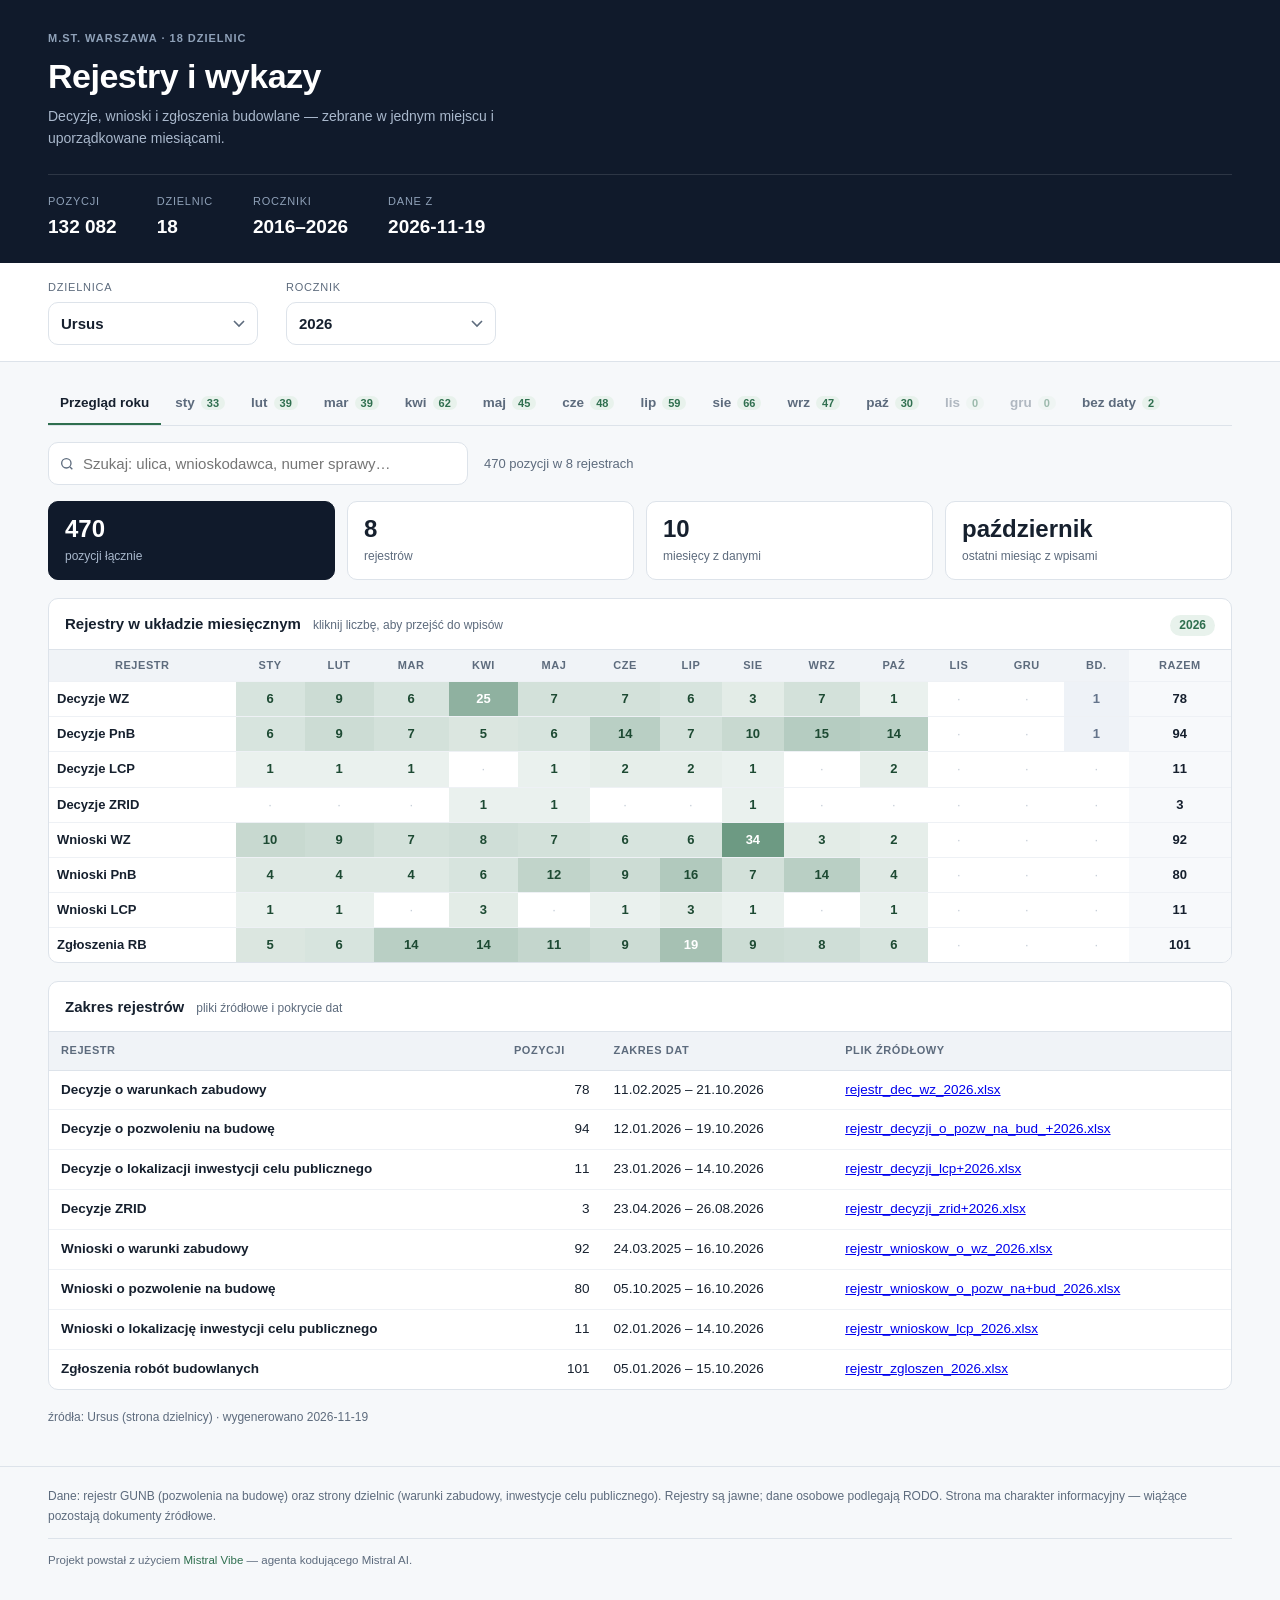
==== commit 626e5f4e: "Stopka: informacja o powstaniu projektu z użyciem Mistral Vibe" ====
--- a/site/index.html
+++ b/site/index.html
@@ -501,6 +501,20 @@
   line-height: 1.6;
 }
 
+footer .credit {
+  margin-top: 12px;
+  padding-top: 12px;
+  border-top: 1px solid var(--line);
+  font-size: 11.5px;
+}
+
+footer .credit a {
+  color: var(--accent);
+  text-decoration: none;
+}
+
+footer .credit a:hover { text-decoration: underline; }
+
 /* ---------- wąskie ekrany ---------- */
 
 @media (max-width: 640px) {
@@ -579,6 +593,11 @@
       podlegają RODO. Strona ma charakter informacyjny &mdash; wiążące pozostają
       dokumenty źródłowe.
     </p>
+    <p class="credit">
+      Projekt powstał z użyciem
+      <a href="https://mistral.ai/products/vibe/" target="_blank" rel="noopener">Mistral Vibe</a>
+      &mdash; agenta kodującego Mistral AI.
+    </p>
   </div>
 </footer>
 
@@ -1112,9 +1131,8 @@
   window.addEventListener('hashchange', function () {
     var h = readHash();
     if (h.district && h.district !== state.district) {
-      selectDistrict(h.district).then(function () {
-        if (h.year) selectYear(h.year);
-      });
+      var p = selectDistrict(h.district);
+      if (p && p.then) p.then(function () { if (h.year) selectYear(h.year); });
     }
   });
 
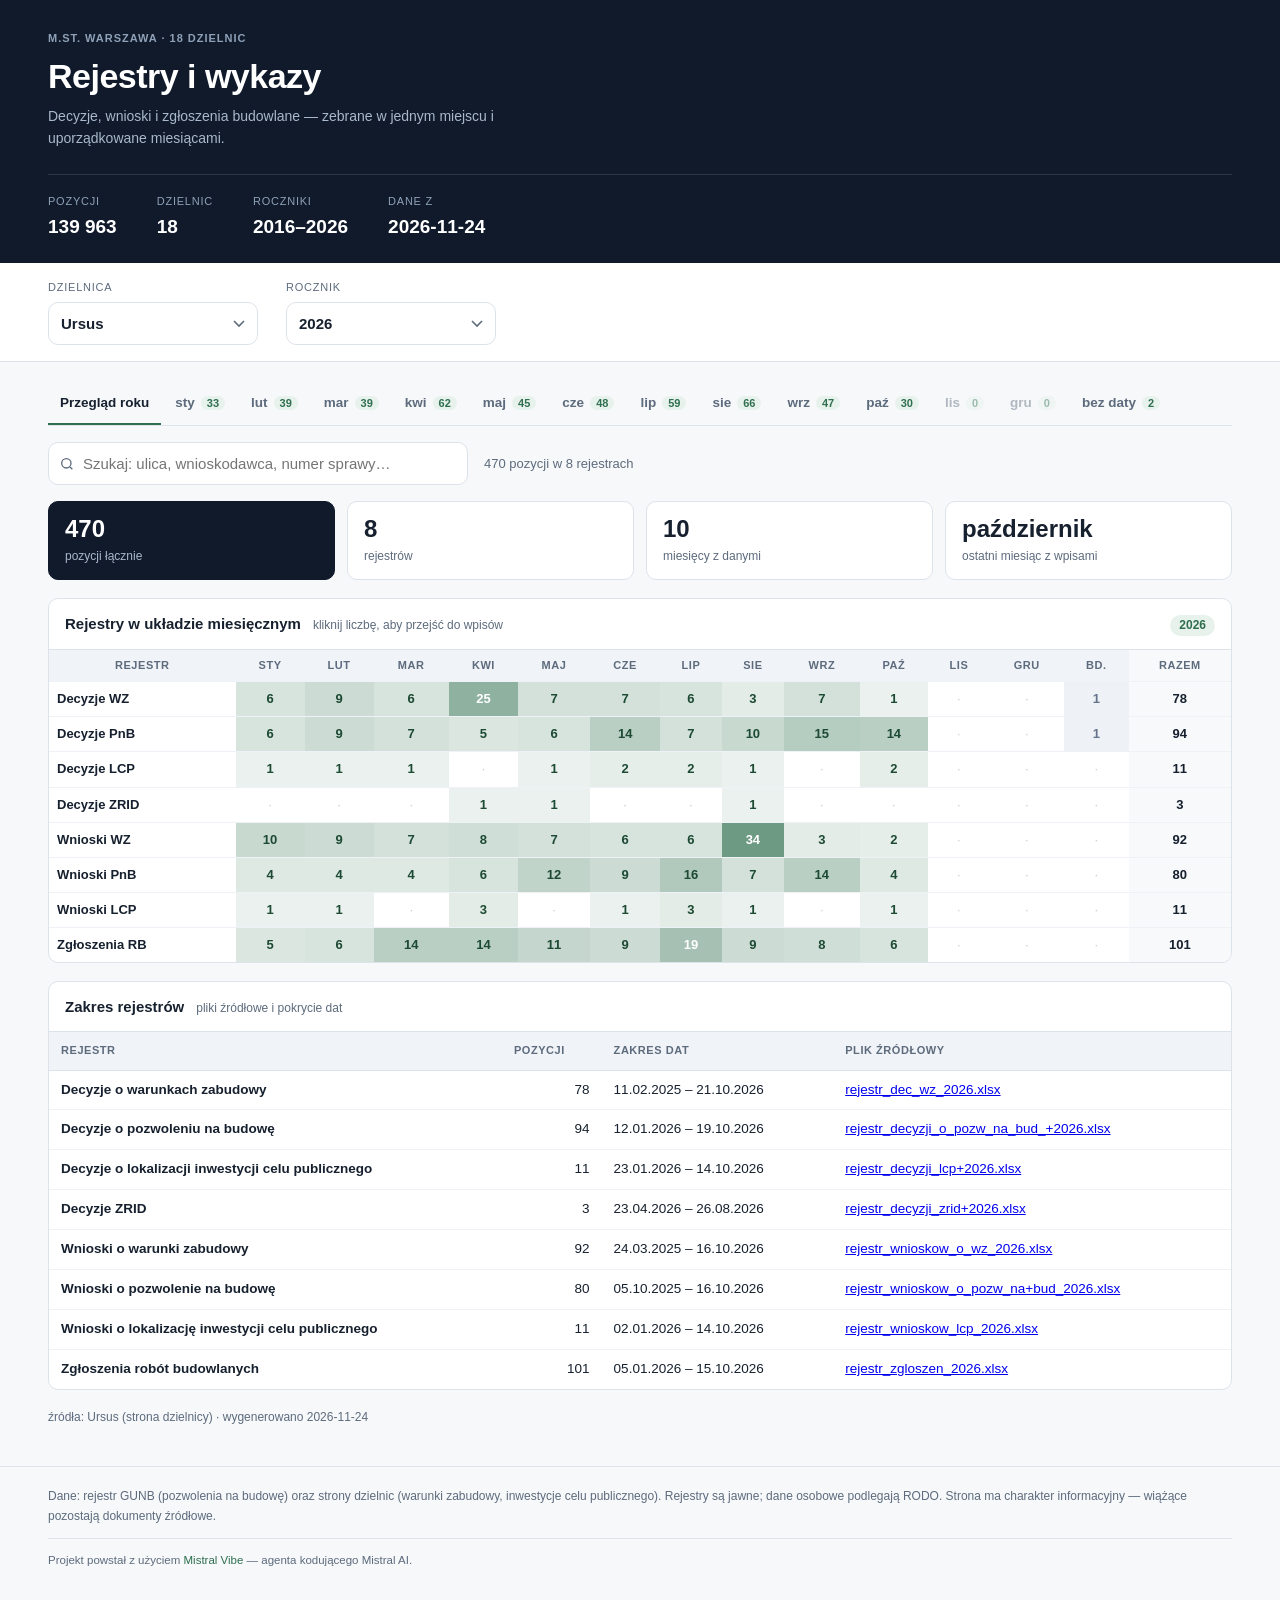
==== commit 8a3c00fc: "Dzielnice serwisowe: Mokotow, Targowek, Wilanow; 139 963 pozycji (+7 797) - nowe adaptery: districts" ====
--- a/site/index.html
+++ b/site/index.html
@@ -4,7 +4,7 @@
 <meta charset="utf-8">
 <meta name="viewport" content="width=device-width, initial-scale=1">
 <title>Rejestry i wykazy — Warszawa, 18 dzielnic</title>
-<meta name="description" content="Decyzje o warunkach zabudowy, pozwolenia na budowę i wnioski w 18 dzielnicach Warszawy. 132 082 pozycji, roczniki 2016–2026.">
+<meta name="description" content="Decyzje o warunkach zabudowy, pozwolenia na budowę i wnioski w 18 dzielnicach Warszawy. 139 963 pozycji, roczniki 2016–2026.">
 <style>:root {
   --navy: #101a2b;
   --navy-2: #1b2a44;
@@ -540,10 +540,10 @@
       i uporządkowane miesiącami.
     </p>
     <dl class="stats">
-      <div><dt>pozycji</dt><dd>132 082</dd></div>
+      <div><dt>pozycji</dt><dd>139 963</dd></div>
       <div><dt>dzielnic</dt><dd>18</dd></div>
       <div><dt>roczniki</dt><dd>2016–2026</dd></div>
-      <div><dt>dane z</dt><dd>2026-11-19</dd></div>
+      <div><dt>dane z</dt><dd>2026-11-24</dd></div>
     </dl>
   </div>
 </header>
@@ -1164,8 +1164,16 @@
     renderDistricts();
     return loadYear();
   }).catch(function (e) {
+    var hint = '';
+    if (location.protocol === 'file:') {
+      hint = '<br><br>Plik otwarty spod <code>file://</code> — w tym trybie ' +
+             'przeglądarka blokuje pobieranie danych (<code>fetch()</code>). ' +
+             'Uruchom podgląd przez HTTP: ' +
+             '<code>python -m http.server --directory site</code> ' +
+             'i wejdź na <a href="http://localhost:8000/">localhost:8000</a>.';
+    }
     elView.innerHTML = '<p class="error">Nie udało się wczytać manifestu: ' +
-      esc(e.message) + '</p>';
+      esc(e.message) + hint + '</p>';
   });
 })();
 </script>
